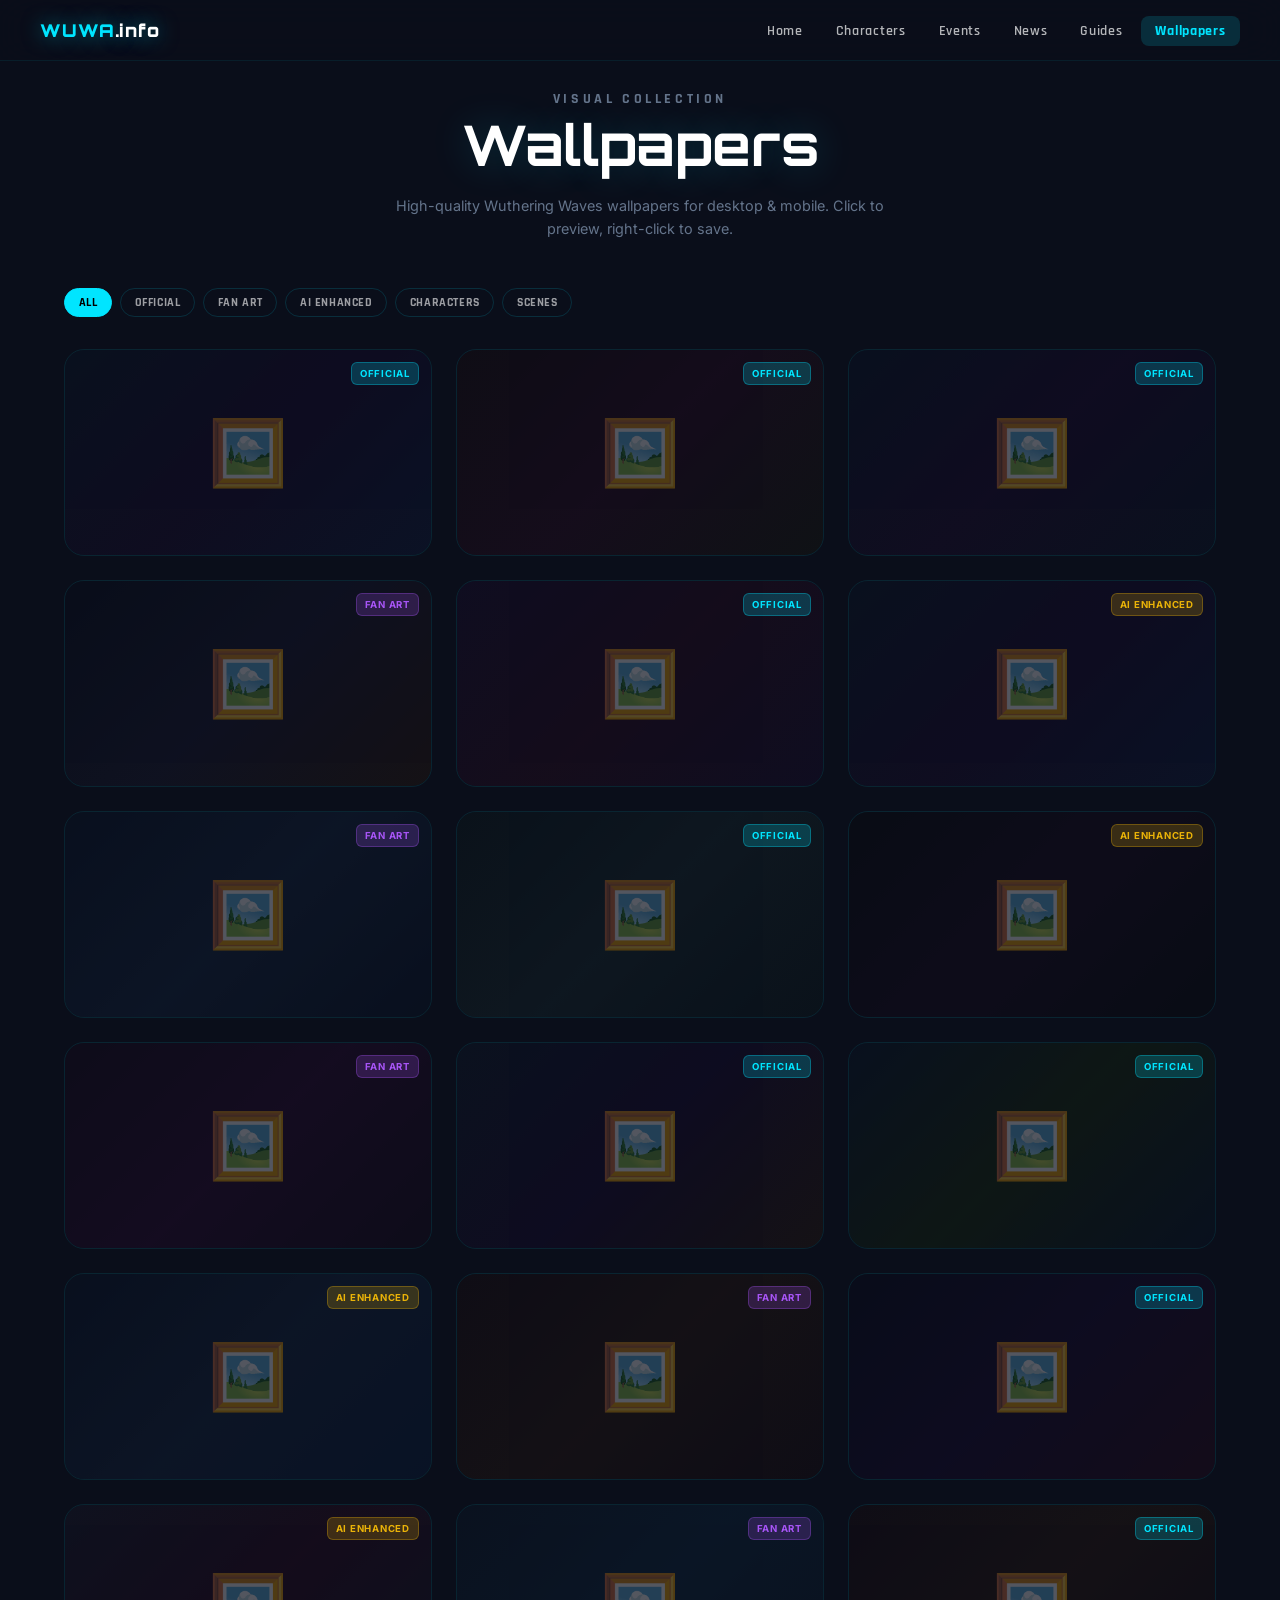
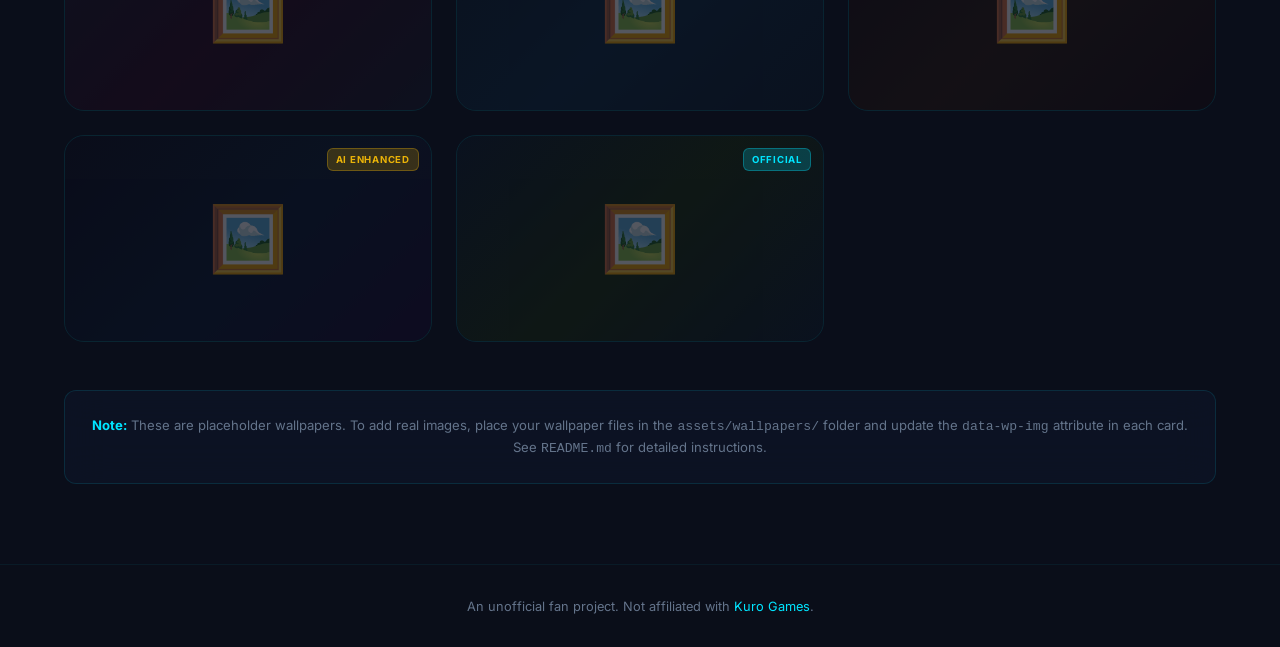
==== wallpapers.html @ 5260340c "Add wallpapers page with 20 placeholder wallpaper cards, lightbox preview, and filter functionality" ====
<!DOCTYPE html>
<html lang="en">
<head>
  <meta charset="UTF-8">
  <meta name="viewport" content="width=device-width, initial-scale=1.0">
  <title>Wallpapers — Wuthering Waves Hub</title>
  <meta name="description" content="Download high-quality Wuthering Waves wallpapers. Official art, fan creations, and AI-enhanced wallpapers.">
  <link rel="stylesheet" href="css/style.css">
  <link rel="icon" href="data:image/svg+xml,<svg xmlns='http://www.w3.org/2000/svg' viewBox='0 0 100 100'><text y='.9em' font-size='90'>🌊</text></svg>">
  <style>
    /* Wallpaper grid specific styles */
    .wallpaper-grid {
      display: grid;
      grid-template-columns: repeat(auto-fill, minmax(280px, 1fr));
      gap: 1.5rem;
      margin-top: 2rem;
    }
    .wallpaper-card {
      position: relative;
      border-radius: var(--radius-lg);
      overflow: hidden;
      aspect-ratio: 16/9;
      cursor: pointer;
      transition: var(--transition);
      border: 1px solid rgba(0, 229, 255, 0.1);
    }
    .wallpaper-card:hover {
      border-color: rgba(0, 229, 255, 0.4);
      transform: translateY(-6px) scale(1.02);
      box-shadow: 0 20px 60px rgba(0, 229, 255, 0.15);
    }
    .wallpaper-card img {
      width: 100%;
      height: 100%;
      object-fit: cover;
      transition: transform 0.6s cubic-bezier(0.22, 1, 0.36, 1);
    }
    .wallpaper-card:hover img {
      transform: scale(1.08);
    }
    .wallpaper-overlay {
      position: absolute;
      inset: 0;
      background: linear-gradient(180deg, transparent 40%, rgba(10, 14, 26, 0.9) 100%);
      opacity: 0;
      transition: opacity 0.4s ease;
      display: flex;
      flex-direction: column;
      justify-content: flex-end;
      padding: 1.25rem;
    }
    .wallpaper-card:hover .wallpaper-overlay {
      opacity: 1;
    }
    .wallpaper-title {
      font-family: 'Rajdhani', sans-serif;
      font-weight: 700;
      font-size: 1rem;
      color: #fff;
      margin-bottom: 0.25rem;
    }
    .wallpaper-meta {
      font-size: 0.7rem;
      color: rgba(255, 255, 255, 0.6);
      display: flex;
      gap: 0.5rem;
    }
    .wallpaper-badge {
      position: absolute;
      top: 0.75rem;
      right: 0.75rem;
      font-size: 0.6rem;
      font-weight: 700;
      padding: 0.2rem 0.5rem;
      border-radius: 6px;
      letter-spacing: 0.08em;
      text-transform: uppercase;
      z-index: 2;
    }
    .badge-official {
      background: rgba(0, 229, 255, 0.2);
      color: var(--cyan);
      border: 1px solid rgba(0, 229, 255, 0.3);
    }
    .badge-fan {
      background: rgba(168, 85, 247, 0.2);
      color: #a855f7;
      border: 1px solid rgba(168, 85, 247, 0.3);
    }
    .badge-ai {
      background: rgba(234, 179, 8, 0.2);
      color: #eab308;
      border: 1px solid rgba(234, 179, 8, 0.3);
    }
    .lightbox {
      position: fixed;
      inset: 0;
      background: rgba(10, 14, 26, 0.97);
      z-index: 1000;
      display: flex;
      align-items: center;
      justify-content: center;
      opacity: 0;
      pointer-events: none;
      transition: opacity 0.4s ease;
    }
    .lightbox.active {
      opacity: 1;
      pointer-events: all;
    }
    .lightbox img {
      max-width: 90vw;
      max-height: 90vh;
      border-radius: 12px;
      box-shadow: 0 0 80px rgba(0, 229, 255, 0.2);
    }
    .lightbox-close {
      position: absolute;
      top: 2rem;
      right: 2rem;
      background: rgba(255, 255, 255, 0.1);
      border: 1px solid rgba(255, 255, 255, 0.2);
      color: #fff;
      width: 40px;
      height: 40px;
      border-radius: 50%;
      font-size: 1.2rem;
      cursor: pointer;
      display: flex;
      align-items: center;
      justify-content: center;
      transition: var(--transition);
    }
    .lightbox-close:hover {
      background: rgba(255, 255, 255, 0.2);
    }
    .lightbox-info {
      position: absolute;
      bottom: 2rem;
      left: 50%;
      transform: translateX(-50%);
      text-align: center;
      color: #fff;
    }
    .lightbox-info h3 {
      font-family: 'Rajdhani', sans-serif;
      font-size: 1.2rem;
      margin-bottom: 0.3rem;
    }
    .lightbox-info p {
      font-size: 0.8rem;
      color: var(--text-dim);
    }
    .download-btn {
      position: absolute;
      bottom: 2rem;
      right: 2rem;
      background: var(--cyan);
      color: #000;
      border: none;
      padding: 0.6rem 1.2rem;
      border-radius: 8px;
      font-family: 'Rajdhani', sans-serif;
      font-weight: 700;
      font-size: 0.85rem;
      cursor: pointer;
      transition: var(--transition);
      text-decoration: none;
      display: flex;
      align-items: center;
      gap: 0.4rem;
    }
    .download-btn:hover {
      background: #fff;
      box-shadow: 0 0 30px rgba(0, 229, 255, 0.4);
    }
    @media (max-width: 768px) {
      .wallpaper-grid {
        grid-template-columns: repeat(2, 1fr);
        gap: 0.75rem;
      }
    }
  </style>
</head>
<body>

  <!-- Navbar -->
  <nav class="navbar">
    <div class="navbar-inner">
      <a href="index.html" class="navbar-logo">WUWA<span>.info</span></a>
      <ul class="nav-links">
        <li><a href="index.html">Home</a></li>
        <li><a href="characters.html">Characters</a></li>
        <li><a href="events.html">Events</a></li>
        <li><a href="news.html">News</a></li>
        <li><a href="guides.html">Guides</a></li>
        <li><a href="wallpapers.html" class="active">Wallpapers</a></li>
      </ul>
      <button class="mobile-toggle" aria-label="Menu"><span></span><span></span><span></span></button>
    </div>
  </nav>
  <div class="mobile-nav">
    <a href="index.html">Home</a>
    <a href="characters.html">Characters</a>
    <a href="events.html">Events</a>
    <a href="news.html">News</a>
    <a href="guides.html">Guides</a>
    <a href="wallpapers.html">Wallpapers</a>
  </div>

  <!-- Page -->
  <div class="page">
    <div class="container">

      <!-- Header -->
      <div class="page-header" data-reveal>
        <p class="section-label">Visual Collection</p>
        <h1 class="section-title" style="font-size:clamp(2rem,5vw,3.5rem);">Wallpapers</h1>
        <p>High-quality Wuthering Waves wallpapers for desktop & mobile. Click to preview, right-click to save.</p>
      </div>

      <!-- Filter -->
      <div class="filter-bar" data-reveal>
        <button class="chip active" data-wp-filter="all">All</button>
        <button class="chip" data-wp-filter="official">Official</button>
        <button class="chip" data-wp-filter="fan">Fan Art</button>
        <button class="chip" data-wp-filter="ai">AI Enhanced</button>
        <button class="chip" data-wp-filter="character">Characters</button>
        <button class="chip" data-wp-filter="scene">Scenes</button>
      </div>

      <!-- Wallpaper Grid -->
      <div class="wallpaper-grid" data-reveal>

        <!-- 01: Official Character Wallpaper -->
        <div class="wallpaper-card" data-wp-type="official" data-wp-category="character" onclick="openLightbox(0)">
          <div style="width:100%;height:100%;background:linear-gradient(135deg,#0c1929,#1a0a2e,#0d1b3e);display:flex;align-items:center;justify-content:center;font-size:4rem;opacity:0.3;">🖼️</div>
          <span class="wallpaper-badge badge-official">Official</span>
          <div class="wallpaper-overlay">
            <p class="wallpaper-title">Rover Awakening</p>
            <div class="wallpaper-meta"><span>1920×1080</span><span>·</span><span>Official Art</span></div>
          </div>
        </div>

        <!-- 02: Jiyan -->
        <div class="wallpaper-card" data-wp-type="official" data-wp-category="character" onclick="openLightbox(1)">
          <div style="width:100%;height:100%;background:linear-gradient(135deg,#1a0a0a,#2e0a1e,#1a1a0a);display:flex;align-items:center;justify-content:center;font-size:4rem;opacity:0.3;">🖼️</div>
          <span class="wallpaper-badge badge-official">Official</span>
          <div class="wallpaper-overlay">
            <p class="wallpaper-title">Jiyan — Guardian of Jinzhou</p>
            <div class="wallpaper-meta"><span>1920×1080</span><span>·</span><span>Official Art</span></div>
          </div>
        </div>

        <!-- 03: Yinyinlin -->
        <div class="wallpaper-card" data-wp-type="official" data-wp-category="character" onclick="openLightbox(2)">
          <div style="width:100%;height:100%;background:linear-gradient(135deg,#0a1628,#1e0a2e,#0a1628);display:flex;align-items:center;justify-content:center;font-size:4rem;opacity:0.3;">🖼️</div>
          <span class="wallpaper-badge badge-official">Official</span>
          <div class="wallpaper-overlay">
            <p class="wallpaper-title">Yinyinlin — The Enigma</p>
            <div class="wallpaper-meta"><span>1920×1080</span><span>·</span><span>Official Art</span></div>
          </div>
        </div>

        <!-- 04: Scene — Jinzhou Night -->
        <div class="wallpaper-card" data-wp-type="fan" data-wp-category="scene" onclick="openLightbox(3)">
          <div style="width:100%;height:100%;background:linear-gradient(135deg,#0a0e1a,#1a1a2e,#2e1a0a);display:flex;align-items:center;justify-content:center;font-size:4rem;opacity:0.3;">🖼️</div>
          <span class="wallpaper-badge badge-fan">Fan Art</span>
          <div class="wallpaper-overlay">
            <p class="wallpaper-title">Jinzhou at Night</p>
            <div class="wallpaper-meta"><span>3840×2160</span><span>·</span><span>Fan Screenshot</span></div>
          </div>
        </div>

        <!-- 05: Caligiri -->
        <div class="wallpaper-card" data-wp-type="official" data-wp-category="character" onclick="openLightbox(4)">
          <div style="width:100%;height:100%;background:linear-gradient(135deg,#1a0a2e,#2e0a1e,#1a0a2e);display:flex;align-items:center;justify-content:center;font-size:4rem;opacity:0.3;">🖼️</div>
          <span class="wallpaper-badge badge-official">Official</span>
          <div class="wallpaper-overlay">
            <p class="wallpaper-title">Caligiri — Fractured Reality</p>
            <div class="wallpaper-meta"><span>1920×1080</span><span>·</span><span>Official Art</span></div>
          </div>
        </div>

        <!-- 06: AI Enhanced — Daniya -->
        <div class="wallpaper-card" data-wp-type="ai" data-wp-category="character" onclick="openLightbox(5)">
          <div style="width:100%;height:100%;background:linear-gradient(135deg,#0c1929,#1a0a2e,#0d1b3e);display:flex;align-items:center;justify-content:center;font-size:4rem;opacity:0.3;">🖼️</div>
          <span class="wallpaper-badge badge-ai">AI Enhanced</span>
          <div class="wallpaper-overlay">
            <p class="wallpaper-title">Daniya — Storm Caller (AI Mix)</p>
            <div class="wallpaper-meta"><span>3840×2160</span><span>·</span><span>AI Enhanced</span></div>
          </div>
        </div>

        <!-- 07: Scene — Mt. Firmament -->
        <div class="wallpaper-card" data-wp-type="fan" data-wp-category="scene" onclick="openLightbox(6)">
          <div style="width:100%;height:100%;background:linear-gradient(135deg,#0a1628,#162840,#0a1628);display:flex;align-items:center;justify-content:center;font-size:4rem;opacity:0.3;">🖼️</div>
          <span class="wallpaper-badge badge-fan">Fan Art</span>
          <div class="wallpaper-overlay">
            <p class="wallpaper-title">Mt. Firmament Sunrise</p>
            <div class="wallpaper-meta"><span>3840×2160</span><span>·</span><span>Fan Screenshot</span></div>
          </div>
        </div>

        <!-- 08: Feixue -->
        <div class="wallpaper-card" data-wp-type="official" data-wp-category="character" onclick="openLightbox(7)">
          <div style="width:100%;height:100%;background:linear-gradient(135deg,#0a1a1a,#1a2e2e,#0a1a1a);display:flex;align-items:center;justify-content:center;font-size:4rem;opacity:0.3;">🖼️</div>
          <span class="wallpaper-badge badge-official">Official</span>
          <div class="wallpaper-overlay">
            <p class="wallpaper-title">Feixue — Icy Resolve</p>
            <div class="wallpaper-meta"><span>1920×1080</span><span>·</span><span>Official Art</span></div>
          </div>
        </div>

        <!-- 09: Scene — Dark Tides -->
        <div class="wallpaper-card" data-wp-type="ai" data-wp-category="scene" onclick="openLightbox(8)">
          <div style="width:100%;height:100%;background:linear-gradient(135deg,#0a0a0a,#1a0a1a,#0a0a0a);display:flex;align-items:center;justify-content:center;font-size:4rem;opacity:0.3;">🖼️</div>
          <span class="wallpaper-badge badge-ai">AI Enhanced</span>
          <div class="wallpaper-overlay">
            <p class="wallpaper-title">Dark Tides — Concept Scene</p>
            <div class="wallpaper-meta"><span>3840×2160</span><span>·</span><span>AI Generated</span></div>
          </div>
        </div>

        <!-- 10: Rinae -->
        <div class="wallpaper-card" data-wp-type="fan" data-wp-category="character" onclick="openLightbox(9)">
          <div style="width:100%;height:100%;background:linear-gradient(135deg,#1a0a1a,#2e0a2e,#1a0a1a);display:flex;align-items:center;justify-content:center;font-size:4rem;opacity:0.3;">🖼️</div>
          <span class="wallpaper-badge badge-fan">Fan Art</span>
          <div class="wallpaper-overlay">
            <p class="wallpaper-title">Rinae — Havoc Embrace</p>
            <div class="wallpaper-meta"><span>1920×1080</span><span>·</span><span>Fan Art</span></div>
          </div>
        </div>

        <!-- 11: Official Version 1.5 -->
        <div class="wallpaper-card" data-wp-type="official" data-wp-category="scene" onclick="openLightbox(10)">
          <div style="width:100%;height:100%;background:linear-gradient(135deg,#0c1929,#1a0a2e,#2e1a0a);display:flex;align-items:center;justify-content:center;font-size:4rem;opacity:0.3;">🖼️</div>
          <span class="wallpaper-badge badge-official">Official</span>
          <div class="wallpaper-overlay">
            <p class="wallpaper-title">Version 1.5 — Eclipse</p>
            <div class="wallpaper-meta"><span>1920×1080</span><span>·</span><span>Official Art</span></div>
          </div>
        </div>

        <!-- 12: Cigleri -->
        <div class="wallpaper-card" data-wp-type="official" data-wp-category="character" onclick="openLightbox(11)">
          <div style="width:100%;height:100%;background:linear-gradient(135deg,#0a1929,#1a2e0a,#0a1929);display:flex;align-items:center;justify-content:center;font-size:4rem;opacity:0.3;">🖼️</div>
          <span class="wallpaper-badge badge-official">Official</span>
          <div class="wallpaper-overlay">
            <p class="wallpaper-title">Cigleri — Wind's Edge</p>
            <div class="wallpaper-meta"><span>1920×1080</span><span>·</span><span>Official Art</span></div>
          </div>
        </div>

        <!-- 13: Scene — Roy Icefield -->
        <div class="wallpaper-card" data-wp-type="ai" data-wp-category="scene" onclick="openLightbox(12)">
          <div style="width:100%;height:100%;background:linear-gradient(135deg,#0a1628,#162840,#0a2040);display:flex;align-items:center;justify-content:center;font-size:4rem;opacity:0.3;">🖼️</div>
          <span class="wallpaper-badge badge-ai">AI Enhanced</span>
          <div class="wallpaper-overlay">
            <p class="wallpaper-title">Roy Icefield Expedition</p>
            <div class="wallpaper-meta"><span>3840×2160</span><span>·</span><span>AI Enhanced</span></div>
          </div>
        </div>

        <!-- 14: Lu Hesh -->
        <div class="wallpaper-card" data-wp-type="fan" data-wp-category="character" onclick="openLightbox(13)">
          <div style="width:100%;height:100%;background:linear-gradient(135deg,#1a0a0a,#2e1a0a,#1a0a0a);display:flex;align-items:center;justify-content:center;font-size:4rem;opacity:0.3;">🖼️</div>
          <span class="wallpaper-badge badge-fan">Fan Art</span>
          <div class="wallpaper-overlay">
            <p class="wallpaper-title">Lu Hesh — Fist of Fire</p>
            <div class="wallpaper-meta"><span>1920×1080</span><span>·</span><span>Fan Art</span></div>
          </div>
        </div>

        <!-- 15: Scene — Penitent's End -->
        <div class="wallpaper-card" data-wp-type="official" data-wp-category="scene" onclick="openLightbox(14)">
          <div style="width:100%;height:100%;background:linear-gradient(135deg,#0a0a1a,#1a0a2e,#2e0a1a);display:flex;align-items:center;justify-content:center;font-size:4rem;opacity:0.3;">🖼️</div>
          <span class="wallpaper-badge badge-official">Official</span>
          <div class="wallpaper-overlay">
            <p class="wallpaper-title">Penitent's End</p>
            <div class="wallpaper-meta"><span>1920×1080</span><span>·</span><span>Official Art</span></div>
          </div>
        </div>

        <!-- 16: Aimesi -->
        <div class="wallpaper-card" data-wp-type="ai" data-wp-category="character" onclick="openLightbox(15)">
          <div style="width:100%;height:100%;background:linear-gradient(135deg,#1a1929,#2e0a1e,#1a1929);display:flex;align-items:center;justify-content:center;font-size:4rem;opacity:0.3;">🖼️</div>
          <span class="wallpaper-badge badge-ai">AI Enhanced</span>
          <div class="wallpaper-overlay">
            <p class="wallpaper-title">Aimesi — Rectifier's Grace</p>
            <div class="wallpaper-meta"><span>3840×2160</span><span>·</span><span>AI Enhanced</span></div>
          </div>
        </div>

        <!-- 17: Scene — Tortoise Island -->
        <div class="wallpaper-card" data-wp-type="fan" data-wp-category="scene" onclick="openLightbox(16)">
          <div style="width:100%;height:100%;background:linear-gradient(135deg,#0a1929,#0a2840,#0a1929);display:flex;align-items:center;justify-content:center;font-size:4rem;opacity:0.3;">🖼️</div>
          <span class="wallpaper-badge badge-fan">Fan Art</span>
          <div class="wallpaper-overlay">
            <p class="wallpaper-title">Tortoise Island — Serene Waters</p>
            <div class="wallpaper-meta"><span>3840×2160</span><span>·</span><span>Fan Screenshot</span></div>
          </div>
        </div>

        <!-- 18: Gavelina -->
        <div class="wallpaper-card" data-wp-type="official" data-wp-category="character" onclick="openLightbox(17)">
          <div style="width:100%;height:100%;background:linear-gradient(135deg,#1a0a0a,#2e1a0a,#1a0a0a);display:flex;align-items:center;justify-content:center;font-size:4rem;opacity:0.3;">🖼️</div>
          <span class="wallpaper-badge badge-official">Official</span>
          <div class="wallpaper-overlay">
            <p class="wallpaper-title">Gavelina — Blade of Jinzhou</p>
            <div class="wallpaper-meta"><span>1920×1080</span><span>·</span><span>Official Art</span></div>
          </div>
        </div>

        <!-- 19: Scene — Starry Sky -->
        <div class="wallpaper-card" data-wp-type="ai" data-wp-category="scene" onclick="openLightbox(18)">
          <div style="width:100%;height:100%;background:linear-gradient(135deg,#0a0a1a,#0a1a2e,#1a0a2e);display:flex;align-items:center;justify-content:center;font-size:4rem;opacity:0.3;">🖼️</div>
          <span class="wallpaper-badge badge-ai">AI Enhanced</span>
          <div class="wallpaper-overlay">
            <p class="wallpaper-title">Starry Sky Over Jinzhou</p>
            <div class="wallpaper-meta"><span>3840×2160</span><span>·</span><span>AI Generated</span></div>
          </div>
        </div>

        <!-- 20: Yunuo -->
        <div class="wallpaper-card" data-wp-type="official" data-wp-category="character" onclick="openLightbox(19)">
          <div style="width:100%;height:100%;background:linear-gradient(135deg,#0a1929,#1a2e0a,#0a1929);display:flex;align-items:center;justify-content:center;font-size:4rem;opacity:0.3;">🖼️</div>
          <span class="wallpaper-badge badge-official">Official</span>
          <div class="wallpaper-overlay">
            <p class="wallpaper-title">Yunuo — Aero Resonance</p>
            <div class="wallpaper-meta"><span>1920×1080</span><span>·</span><span>Official Art</span></div>
          </div>
        </div>

      </div>

      <!-- Note -->
      <div class="glass" style="margin-top:3rem;padding:1.5rem;text-align:center;" data-reveal>
        <p style="font-size:0.82rem;color:var(--text-dim);line-height:1.6;">
          <strong style="color:var(--cyan);">Note:</strong> These are placeholder wallpapers. To add real images, place your wallpaper files in the <code>assets/wallpapers/</code> folder and update the <code>data-wp-img</code> attribute in each card. See <code>README.md</code> for detailed instructions.
        </p>
      </div>

    </div>
  </div>

  <!-- Lightbox -->
  <div class="lightbox" id="lightbox">
    <button class="lightbox-close" onclick="closeLightbox()">✕</button>
    <img id="lightbox-img" src="" alt="">
    <div class="lightbox-info">
      <h3 id="lightbox-title"></h3>
      <p id="lightbox-meta"></p>
    </div>
    <a class="download-btn" id="lightbox-download" download>
      ⬇ Download
    </a>
  </div>

  <footer class="footer">
    <p>An unofficial fan project. Not affiliated with <a href="#">Kuro Games</a>.</p>
  </footer>

  <script type="module" src="js/app.js"></script>
  <script>
    // Wallpaper data (replace with real image paths)
    const WALLPAPERS = [
      { src: 'assets/wallpapers/01-rover-awakening.jpg', title: 'Rover Awakening', meta: '1920×1080 · Official Art' },
      { src: 'assets/wallpapers/02-jiyan.jpg', title: 'Jiyan — Guardian of Jinzhou', meta: '1920×1080 · Official Art' },
      { src: 'assets/wallpapers/03-yinyinlin.jpg', title: 'Yinyinlin — The Enigma', meta: '1920×1080 · Official Art' },
      { src: 'assets/wallpapers/04-jinzhou-night.jpg', title: 'Jinzhou at Night', meta: '3840×2160 · Fan Screenshot' },
      { src: 'assets/wallpapers/05-caligiri.jpg', title: 'Caligiri — Fractured Reality', meta: '1920×1080 · Official Art' },
      { src: 'assets/wallpapers/06-daniya-ai.jpg', title: 'Daniya — Storm Caller (AI Mix)', meta: '3840×2160 · AI Enhanced' },
      { src: 'assets/wallpapers/07-mt-firmament.jpg', title: 'Mt. Firmament Sunrise', meta: '3840×2160 · Fan Screenshot' },
      { src: 'assets/wallpapers/08-feixue.jpg', title: 'Feixue — Icy Resolve', meta: '1920×1080 · Official Art' },
      { src: 'assets/wallpapers/09-dark-tides.jpg', title: 'Dark Tides — Concept Scene', meta: '3840×2160 · AI Generated' },
      { src: 'assets/wallpapers/10-rinae.jpg', title: 'Rinae — Havoc Embrace', meta: '1920×1080 · Fan Art' },
      { src: 'assets/wallpapers/11-version-1.5.jpg', title: 'Version 1.5 — Eclipse', meta: '1920×1080 · Official Art' },
      { src: 'assets/wallpapers/12-cigleri.jpg', title: 'Cigleri — Wind\'s Edge', meta: '1920×1080 · Official Art' },
      { src: 'assets/wallpapers/13-roy-icefield.jpg', title: 'Roy Icefield Expedition', meta: '3840×2160 · AI Enhanced' },
      { src: 'assets/wallpapers/14-lu-hesh.jpg', title: 'Lu Hesh — Fist of Fire', meta: '1920×1080 · Fan Art' },
      { src: 'assets/wallpapers/15-penitents-end.jpg', title: 'Penitent\'s End', meta: '1920×1080 · Official Art' },
      { src: 'assets/wallpapers/16-aimesi.jpg', title: 'Aimesi — Rectifier\'s Grace', meta: '3840×2160 · AI Enhanced' },
      { src: 'assets/wallpapers/17-tortoise-island.jpg', title: 'Tortoise Island — Serene Waters', meta: '3840×2160 · Fan Screenshot' },
      { src: 'assets/wallpapers/18-gavelina.jpg', title: 'Gavelina — Blade of Jinzhou', meta: '1920×1080 · Official Art' },
      { src: 'assets/wallpapers/19-starry-sky.jpg', title: 'Starry Sky Over Jinzhou', meta: '3840×2160 · AI Generated' },
      { src: 'assets/wallpapers/20-yunuo.jpg', title: 'Yunuo — Aero Resonance', meta: '1920×1080 · Official Art' },
    ];

    function openLightbox(index) {
      const wp = WALLPAPERS[index];
      if (!wp) return;
      const lb = document.getElementById('lightbox');
      const img = document.getElementById('lightbox-img');
      const title = document.getElementById('lightbox-title');
      const meta = document.getElementById('lightbox-meta');
      const dl = document.getElementById('lightbox-download');

      img.src = wp.src;
      title.textContent = wp.title;
      meta.textContent = wp.meta;
      dl.href = wp.src;
      lb.classList.add('active');
      document.body.style.overflow = 'hidden';
    }

    function closeLightbox() {
      document.getElementById('lightbox').classList.remove('active');
      document.body.style.overflow = '';
    }

    // Close on backdrop click
    document.getElementById('lightbox').addEventListener('click', (e) => {
      if (e.target === e.currentTarget) closeLightbox();
    });

    // ESC to close
    document.addEventListener('keydown', (e) => {
      if (e.key === 'Escape') closeLightbox();
    });

    // Wallpaper filter
    document.querySelectorAll('[data-wp-filter]').forEach(btn => {
      btn.addEventListener('click', () => {
        const target = btn.dataset.wpFilter;
        document.querySelectorAll('[data-wp-filter]').forEach(b => b.classList.remove('active'));
        btn.classList.add('active');

        document.querySelectorAll('.wallpaper-card').forEach(card => {
          const show = target === 'all' ||
            card.dataset.wpType === target ||
            card.dataset.wpCategory === target;
          card.style.display = show ? '' : 'none';
        });
      });
    });
  </script>
</body>
</html>
---- css/style.css ----
/* ═══════════════════════════════════════════════════════════
   Wuthering Waves Resource Hub — Global Styles
   ═══════════════════════════════════════════════════════════ */

/* ── Fonts ─────────────────────────────────────────────── */
@import url('https://fonts.googleapis.com/css2?family=Orbitron:wght@400;700;900&family=Rajdhani:wght@400;500;600;700&family=Inter:wght@300;400;500;600;700&display=swap');

/* ── CSS Variables ──────────────────────────────────────── */
:root {
  --bg: #0a0e1a;
  --bg-2: #0f1629;
  --bg-card: rgba(15, 22, 41, 0.7);
  --cyan: #00e5ff;
  --cyan-dim: rgba(0, 229, 255, 0.15);
  --cyan-border: rgba(0, 229, 255, 0.3);
  --purple: #a855f7;
  --purple-dim: rgba(168, 85, 247, 0.15);
  --text: #e2e8f0;
  --text-dim: #64748b;
  --glass-bg: rgba(15, 22, 41, 0.65);
  --glass-border: rgba(0, 229, 255, 0.12);
  --radius: 12px;
  --radius-lg: 20px;
  --transition: 0.3s cubic-bezier(0.22, 1, 0.36, 1);
  --shadow: 0 8px 32px rgba(0, 0, 0, 0.4);
}

/* ── Reset ──────────────────────────────────────────────── */
*, *::before, *::after { box-sizing: border-box; margin: 0; padding: 0; }

html {
  scroll-behavior: smooth;
  font-size: 16px;
}

body {
  font-family: 'Inter', -apple-system, sans-serif;
  background: var(--bg);
  color: var(--text);
  overflow-x: hidden;
  line-height: 1.6;
  -webkit-font-smoothing: antialiased;
}

/* ── Scrollbar ──────────────────────────────────────────── */
::-webkit-scrollbar { width: 6px; }
::-webkit-scrollbar-track { background: var(--bg); }
::-webkit-scrollbar-thumb { background: var(--cyan-border); border-radius: 3px; }
::-webkit-scrollbar-thumb:hover { background: var(--cyan); }

/* ── Glass Card ────────────────────────────────────────── */
.glass {
  background: var(--glass-bg);
  backdrop-filter: blur(20px);
  -webkit-backdrop-filter: blur(20px);
  border: 1px solid var(--glass-border);
  border-radius: var(--radius);
}

.glass-card {
  background: rgba(15, 22, 41, 0.7);
  backdrop-filter: blur(20px);
  -webkit-backdrop-filter: blur(20px);
  border: 1px solid rgba(0, 229, 255, 0.1);
  border-radius: var(--radius-lg);
  transition: var(--transition);
}

.glass-card:hover {
  border-color: rgba(0, 229, 255, 0.3);
  transform: translateY(-4px);
  box-shadow: 0 16px 48px rgba(0, 229, 255, 0.08);
}

/* ── Hero Section ───────────────────────────────────────── */
.hero {
  position: relative;
  height: 100vh;
  overflow: hidden;
}

.hero-slides {
  position: absolute;
  inset: 0;
  z-index: 0;
}

.hero-slide {
  position: absolute;
  inset: 0;
  background-size: cover;
  background-position: center;
  opacity: 0;
  transition: opacity 1.2s ease, transform 1.2s ease;
  transform: scale(1.05);
  will-change: opacity, transform;
}

.hero-slide.active {
  opacity: 1;
  transform: scale(1);
  animation: kenburns 8s ease-in-out infinite alternate;
}

@keyframes kenburns {
  from { transform: scale(1) translateY(0); }
  to { transform: scale(1.08) translateY(-1%); }
}

/* Star particles overlay */
.hero-overlay {
  position: absolute;
  inset: 0;
  background: linear-gradient(
    180deg,
    rgba(10, 14, 26, 0.3) 0%,
    rgba(10, 14, 26, 0.6) 50%,
    rgba(10, 14, 26, 0.95) 100%
  );
  z-index: 1;
}

.hero-content {
  position: relative;
  z-index: 2;
  height: 100%;
  display: flex;
  flex-direction: column;
  align-items: center;
  justify-content: center;
  text-align: center;
  padding: 0 2rem;
}

/* ── Navbar ────────────────────────────────────────────── */
.navbar {
  position: fixed;
  top: 0;
  left: 0;
  right: 0;
  z-index: 100;
  padding: 1rem 2rem;
  background: rgba(10, 14, 26, 0.8);
  backdrop-filter: blur(20px);
  -webkit-backdrop-filter: blur(20px);
  border-bottom: 1px solid rgba(0, 229, 255, 0.08);
  transition: var(--transition);
}

.navbar.scrolled {
  padding: 0.6rem 2rem;
  background: rgba(10, 14, 26, 0.95);
}

.navbar-inner {
  max-width: 1200px;
  margin: 0 auto;
  display: flex;
  align-items: center;
  justify-content: space-between;
}

.navbar-logo {
  font-family: 'Orbitron', monospace;
  font-weight: 900;
  font-size: 1.1rem;
  color: var(--cyan);
  text-decoration: none;
  letter-spacing: 0.05em;
  text-shadow: 0 0 20px rgba(0, 229, 255, 0.5);
}

.navbar-logo span { color: #fff; }

.nav-links {
  display: flex;
  align-items: center;
  gap: 0.25rem;
  list-style: none;
}

.nav-links a {
  font-family: 'Rajdhani', sans-serif;
  font-size: 0.9rem;
  font-weight: 600;
  color: rgba(255, 255, 255, 0.7);
  text-decoration: none;
  padding: 0.4rem 0.9rem;
  border-radius: 8px;
  transition: var(--transition);
  letter-spacing: 0.05em;
}

.nav-links a:hover,
.nav-links a.active {
  color: var(--cyan);
  background: var(--cyan-dim);
}

.nav-links a.active { font-weight: 700; }

/* Mobile menu */
.mobile-toggle {
  display: none;
  background: none;
  border: none;
  cursor: pointer;
  padding: 0.5rem;
}

.mobile-toggle span {
  display: block;
  width: 22px;
  height: 2px;
  background: var(--cyan);
  margin: 5px 0;
  border-radius: 2px;
  transition: var(--transition);
}

/* ── Typography ─────────────────────────────────────────── */
h1, h2, h3 {
  font-family: 'Orbitron', monospace;
  font-weight: 700;
  line-height: 1.2;
}

.section-label {
  font-family: 'Rajdhani', sans-serif;
  font-size: 0.75rem;
  font-weight: 700;
  color: var(--cyan);
  letter-spacing: 0.25em;
  text-transform: uppercase;
  margin-bottom: 0.5rem;
}

.section-title {
  font-size: clamp(2rem, 5vw, 3.5rem);
  color: #fff;
  margin-bottom: 1rem;
  text-shadow: 0 0 40px rgba(0, 229, 255, 0.2);
}

/* ── Buttons ───────────────────────────────────────────── */
.btn {
  display: inline-flex;
  align-items: center;
  gap: 0.5rem;
  padding: 0.7rem 1.5rem;
  border-radius: 10px;
  font-family: 'Rajdhani', sans-serif;
  font-size: 0.9rem;
  font-weight: 700;
  text-decoration: none;
  transition: var(--transition);
  cursor: pointer;
  border: none;
  letter-spacing: 0.05em;
}

.btn-primary {
  background: var(--cyan);
  color: #000;
}

.btn-primary:hover {
  background: #fff;
  box-shadow: 0 0 30px rgba(0, 229, 255, 0.4);
  transform: translateY(-2px);
}

.btn-outline {
  background: transparent;
  color: var(--cyan);
  border: 1px solid var(--cyan-border);
}

.btn-outline:hover {
  background: var(--cyan-dim);
  border-color: var(--cyan);
  transform: translateY(-2px);
}

.btn-ghost {
  background: rgba(255, 255, 255, 0.05);
  color: rgba(255, 255, 255, 0.8);
  border: 1px solid rgba(255, 255, 255, 0.1);
}

.btn-ghost:hover {
  background: rgba(255, 255, 255, 0.1);
  color: #fff;
}

/* ── Page Layout ────────────────────────────────────────── */
.page {
  min-height: 100vh;
  padding-top: 80px;
  padding-bottom: 5rem;
}

.container {
  max-width: 1200px;
  margin: 0 auto;
  padding: 0 1.5rem;
}

.container-sm {
  max-width: 800px;
  margin: 0 auto;
  padding: 0 1.5rem;
}

/* ── Section Spacing ────────────────────────────────────── */
.section { padding: 5rem 0; }
.section-sm { padding: 3rem 0; }

/* ── Event Countdown Card ───────────────────────────────── */
.event-card {
  background: rgba(15, 22, 41, 0.7);
  backdrop-filter: blur(20px);
  -webkit-backdrop-filter: blur(20px);
  border: 1px solid rgba(0, 229, 255, 0.1);
  border-radius: var(--radius-lg);
  padding: 1.5rem;
  display: flex;
  align-items: center;
  justify-content: space-between;
  gap: 1rem;
  transition: var(--transition);
  cursor: pointer;
}

.event-card:hover {
  border-color: rgba(0, 229, 255, 0.3);
  transform: translateX(6px);
}

.event-badge {
  display: inline-flex;
  align-items: center;
  gap: 0.3rem;
  font-size: 0.65rem;
  font-weight: 700;
  padding: 0.2rem 0.6rem;
  border-radius: 100px;
  letter-spacing: 0.1em;
  text-transform: uppercase;
}

.event-badge.active {
  background: rgba(34, 197, 94, 0.15);
  color: #22c55e;
  border: 1px solid rgba(34, 197, 94, 0.3);
}

.event-badge.upcoming {
  background: rgba(234, 179, 8, 0.15);
  color: #eab308;
  border: 1px solid rgba(234, 179, 8, 0.3);
}

.event-type-badge {
  font-size: 0.65rem;
  font-weight: 700;
  padding: 0.2rem 0.6rem;
  border-radius: 100px;
  letter-spacing: 0.08em;
  text-transform: uppercase;
}

.countdown-timer {
  font-family: 'Orbitron', monospace;
  font-size: 1.4rem;
  font-weight: 700;
  color: var(--cyan);
  text-align: right;
  min-width: 100px;
}

.countdown-label {
  font-size: 0.7rem;
  color: var(--text-dim);
  margin-top: 0.2rem;
  text-align: right;
}

/* ── Character Card ─────────────────────────────────────── */
.char-grid {
  display: grid;
  grid-template-columns: repeat(auto-fill, minmax(160px, 1fr));
  gap: 1rem;
}

.char-card {
  background: rgba(15, 22, 41, 0.7);
  backdrop-filter: blur(20px);
  -webkit-backdrop-filter: blur(20px);
  border: 1px solid rgba(0, 229, 255, 0.08);
  border-radius: var(--radius-lg);
  padding: 1rem;
  text-align: center;
  transition: var(--transition);
  cursor: pointer;
  text-decoration: none;
  display: block;
  color: inherit;
}

.char-card:hover {
  border-color: rgba(0, 229, 255, 0.35);
  transform: translateY(-6px) scale(1.02);
  box-shadow: 0 20px 50px rgba(0, 229, 255, 0.1);
}

.char-avatar {
  width: 100%;
  aspect-ratio: 1;
  border-radius: 12px;
  margin-bottom: 0.75rem;
  display: flex;
  align-items: center;
  justify-content: center;
  font-size: 2.5rem;
  font-weight: 900;
  position: relative;
  overflow: hidden;
}

.char-name {
  font-family: 'Rajdhani', sans-serif;
  font-weight: 700;
  font-size: 0.95rem;
  color: #fff;
}

.char-name-cn {
  font-size: 0.7rem;
  color: rgba(0, 229, 255, 0.6);
  margin-top: 0.1rem;
}

.char-meta {
  font-size: 0.7rem;
  color: var(--text-dim);
  margin-top: 0.4rem;
  display: flex;
  align-items: center;
  justify-content: center;
  gap: 0.3rem;
}

.char-rarity { font-weight: 700; }

/* ── News Card ──────────────────────────────────────────── */
.news-card {
  background: rgba(15, 22, 41, 0.7);
  backdrop-filter: blur(20px);
  -webkit-backdrop-filter: blur(20px);
  border: 1px solid rgba(0, 229, 255, 0.08);
  border-radius: var(--radius);
  padding: 1.25rem;
  transition: var(--transition);
  cursor: pointer;
  text-decoration: none;
  display: block;
  color: inherit;
}

.news-card:hover {
  border-color: rgba(0, 229, 255, 0.25);
  transform: translateY(-3px);
  box-shadow: 0 12px 40px rgba(0, 229, 255, 0.06);
}

.news-card.featured {
  border-color: rgba(0, 229, 255, 0.2);
  padding: 1.75rem;
}

.category-tag {
  display: inline-block;
  font-size: 0.65rem;
  font-weight: 700;
  padding: 0.2rem 0.5rem;
  border-radius: 6px;
  letter-spacing: 0.08em;
  text-transform: uppercase;
  border: 1px solid;
  margin-bottom: 0.5rem;
}

/* ── Filter Chips ────────────────────────────────────────── */
.filter-bar {
  display: flex;
  flex-wrap: wrap;
  gap: 0.5rem;
  align-items: center;
  margin-bottom: 1.5rem;
}

.chip {
  font-family: 'Rajdhani', sans-serif;
  font-size: 0.75rem;
  font-weight: 700;
  padding: 0.35rem 0.85rem;
  border-radius: 100px;
  cursor: pointer;
  transition: var(--transition);
  border: 1px solid rgba(0, 229, 255, 0.15);
  background: transparent;
  color: rgba(255, 255, 255, 0.6);
  letter-spacing: 0.05em;
  text-transform: uppercase;
}

.chip:hover {
  border-color: var(--cyan-border);
  color: var(--cyan);
  background: var(--cyan-dim);
}

.chip.active {
  background: var(--cyan);
  color: #000;
  border-color: var(--cyan);
  font-weight: 800;
}

/* ── Ad Banner ──────────────────────────────────────────── */
.ad-banner {
  background: rgba(15, 22, 41, 0.5);
  border: 1px dashed rgba(0, 229, 255, 0.15);
  border-radius: var(--radius);
  padding: 1.5rem;
  text-align: center;
  color: var(--text-dim);
  font-size: 0.8rem;
  display: flex;
  flex-direction: column;
  align-items: center;
  gap: 0.5rem;
}

.ad-banner .ad-label {
  font-size: 0.6rem;
  font-weight: 700;
  letter-spacing: 0.2em;
  text-transform: uppercase;
  color: rgba(0, 229, 255, 0.4);
}

/* ── Page Header ────────────────────────────────────────── */
.page-header {
  text-align: center;
  margin-bottom: 3rem;
}

.page-header p {
  color: var(--text-dim);
  font-size: 0.9rem;
  max-width: 500px;
  margin: 0.5rem auto 0;
}

/* ── Footer ─────────────────────────────────────────────── */
.footer {
  background: rgba(10, 14, 26, 0.95);
  border-top: 1px solid rgba(0, 229, 255, 0.06);
  padding: 2rem;
  text-align: center;
  color: var(--text-dim);
  font-size: 0.8rem;
}

.footer a {
  color: var(--cyan);
  text-decoration: none;
}

.footer a:hover { text-decoration: underline; }

/* ── Scroll Progress ────────────────────────────────────── */
.scroll-progress {
  position: fixed;
  top: 0;
  left: 0;
  height: 2px;
  background: linear-gradient(90deg, var(--cyan), var(--purple));
  z-index: 200;
  transition: width 0.1s linear;
  box-shadow: 0 0 10px var(--cyan);
}

/* ── Animations ──────────────────────────────────────────── */
@keyframes fadeInUp {
  from { opacity: 0; transform: translateY(30px); }
  to { opacity: 1; transform: translateY(0); }
}

@keyframes fadeIn {
  from { opacity: 0; }
  to { opacity: 1; }
}

@keyframes slideInLeft {
  from { opacity: 0; transform: translateX(-30px); }
  to { opacity: 1; transform: translateX(0); }
}

@keyframes pulse-glow {
  0%, 100% { box-shadow: 0 0 5px rgba(0, 229, 255, 0.3); }
  50% { box-shadow: 0 0 20px rgba(0, 229, 255, 0.6); }
}

@keyframes float {
  0%, 100% { transform: translateY(0px); }
  50% { transform: translateY(-10px); }
}

.animate-fadeInUp { animation: fadeInUp 0.6s ease forwards; }
.animate-fadeIn { animation: fadeIn 0.5s ease forwards; }
.animate-slideInLeft { animation: slideInLeft 0.5s ease forwards; }
.animate-float { animation: float 3s ease-in-out infinite; }

/* Stagger delays */
.delay-1 { animation-delay: 0.1s; }
.delay-2 { animation-delay: 0.2s; }
.delay-3 { animation-delay: 0.3s; }
.delay-4 { animation-delay: 0.4s; }
.delay-5 { animation-delay: 0.5s; }

/* ── Responsive ──────────────────────────────────────────── */
@media (max-width: 768px) {
  .nav-links { display: none; }
  .mobile-toggle { display: block; }
  .hero-content h1 { font-size: 2rem; }
  .char-grid { grid-template-columns: repeat(2, 1fr); }
  .event-card { flex-direction: column; align-items: flex-start; }
  .countdown-timer { text-align: left; }
  .page { padding-top: 70px; }
}

/* ── Element Colors ──────────────────────────────────────── */
.el-electro { color: #a78bfa; }
.el-ice { color: #67e8f9; }
.el-fire { color: #f87171; }
.el-aero { color: #34d399; }
.el-fusion { color: #fbbf24; }
.el-spectro { color: #fb923c; }
.el-havoc { color: #c084fc; }
.el-glacio { color: #93c5fd; }

/* ── Dividers ────────────────────────────────────────────── */
.divider {
  height: 1px;
  background: linear-gradient(90deg, transparent, var(--cyan-border), transparent);
  margin: 3rem 0;
}

/* ── Tooltip ────────────────────────────────────────────── */
[data-countdown] {
  font-variant-numeric: tabular-nums;
}

/* ── Status Dot ─────────────────────────────────────────── */
.status-dot {
  display: inline-block;
  width: 6px;
  height: 6px;
  border-radius: 50%;
  margin-right: 0.3rem;
}

.status-dot.online { background: #22c55e; animation: pulse-glow 2s infinite; }
.status-dot.offline { background: #64748b; }

/* ── Loading Skeleton ───────────────────────────────────── */
.skeleton {
  background: linear-gradient(90deg,
    rgba(0, 229, 255, 0.03) 25%,
    rgba(0, 229, 255, 0.08) 50%,
    rgba(0, 229, 255, 0.03) 75%
  );
  background-size: 200% 100%;
  animation: shimmer 1.5s infinite;
  border-radius: 8px;
}

@keyframes shimmer {
  0% { background-position: 200% 0; }
  100% { background-position: -200% 0; }
}

/* ── Tab Switcher ────────────────────────────────────────── */
.tab-switcher {
  display: flex;
  justify-content: center;
  gap: 0.75rem;
  margin-bottom: 2rem;
}

.tab-btn {
  font-family: 'Rajdhani', sans-serif;
  font-size: 0.9rem;
  font-weight: 700;
  padding: 0.6rem 1.5rem;
  border-radius: 100px;
  cursor: pointer;
  transition: var(--transition);
  border: 1px solid rgba(0, 229, 255, 0.2);
  background: transparent;
  color: rgba(255, 255, 255, 0.5);
  letter-spacing: 0.05em;
  display: flex;
  align-items: center;
  gap: 0.5rem;
}

.tab-btn:hover {
  border-color: var(--cyan-border);
  color: var(--cyan);
  background: var(--cyan-dim);
}

.tab-btn.active {
  background: var(--cyan);
  color: #000;
  border-color: var(--cyan);
}

.tab-count {
  font-size: 0.7rem;
  padding: 0.1rem 0.4rem;
  border-radius: 100px;
  background: rgba(0, 0, 0, 0.2);
}

/* ── Mobile Nav Overlay ──────────────────────────────────── */
.mobile-nav {
  display: none;
  position: fixed;
  inset: 0;
  background: rgba(10, 14, 26, 0.98);
  z-index: 99;
  flex-direction: column;
  align-items: center;
  justify-content: center;
  gap: 1.5rem;
}

.mobile-nav.open { display: flex; }

.mobile-nav a {
  font-family: 'Rajdhani', sans-serif;
  font-size: 1.5rem;
  font-weight: 700;
  color: rgba(255, 255, 255, 0.8);
  text-decoration: none;
  letter-spacing: 0.1em;
  transition: var(--transition);
}

.mobile-nav a:hover { color: var(--cyan); }
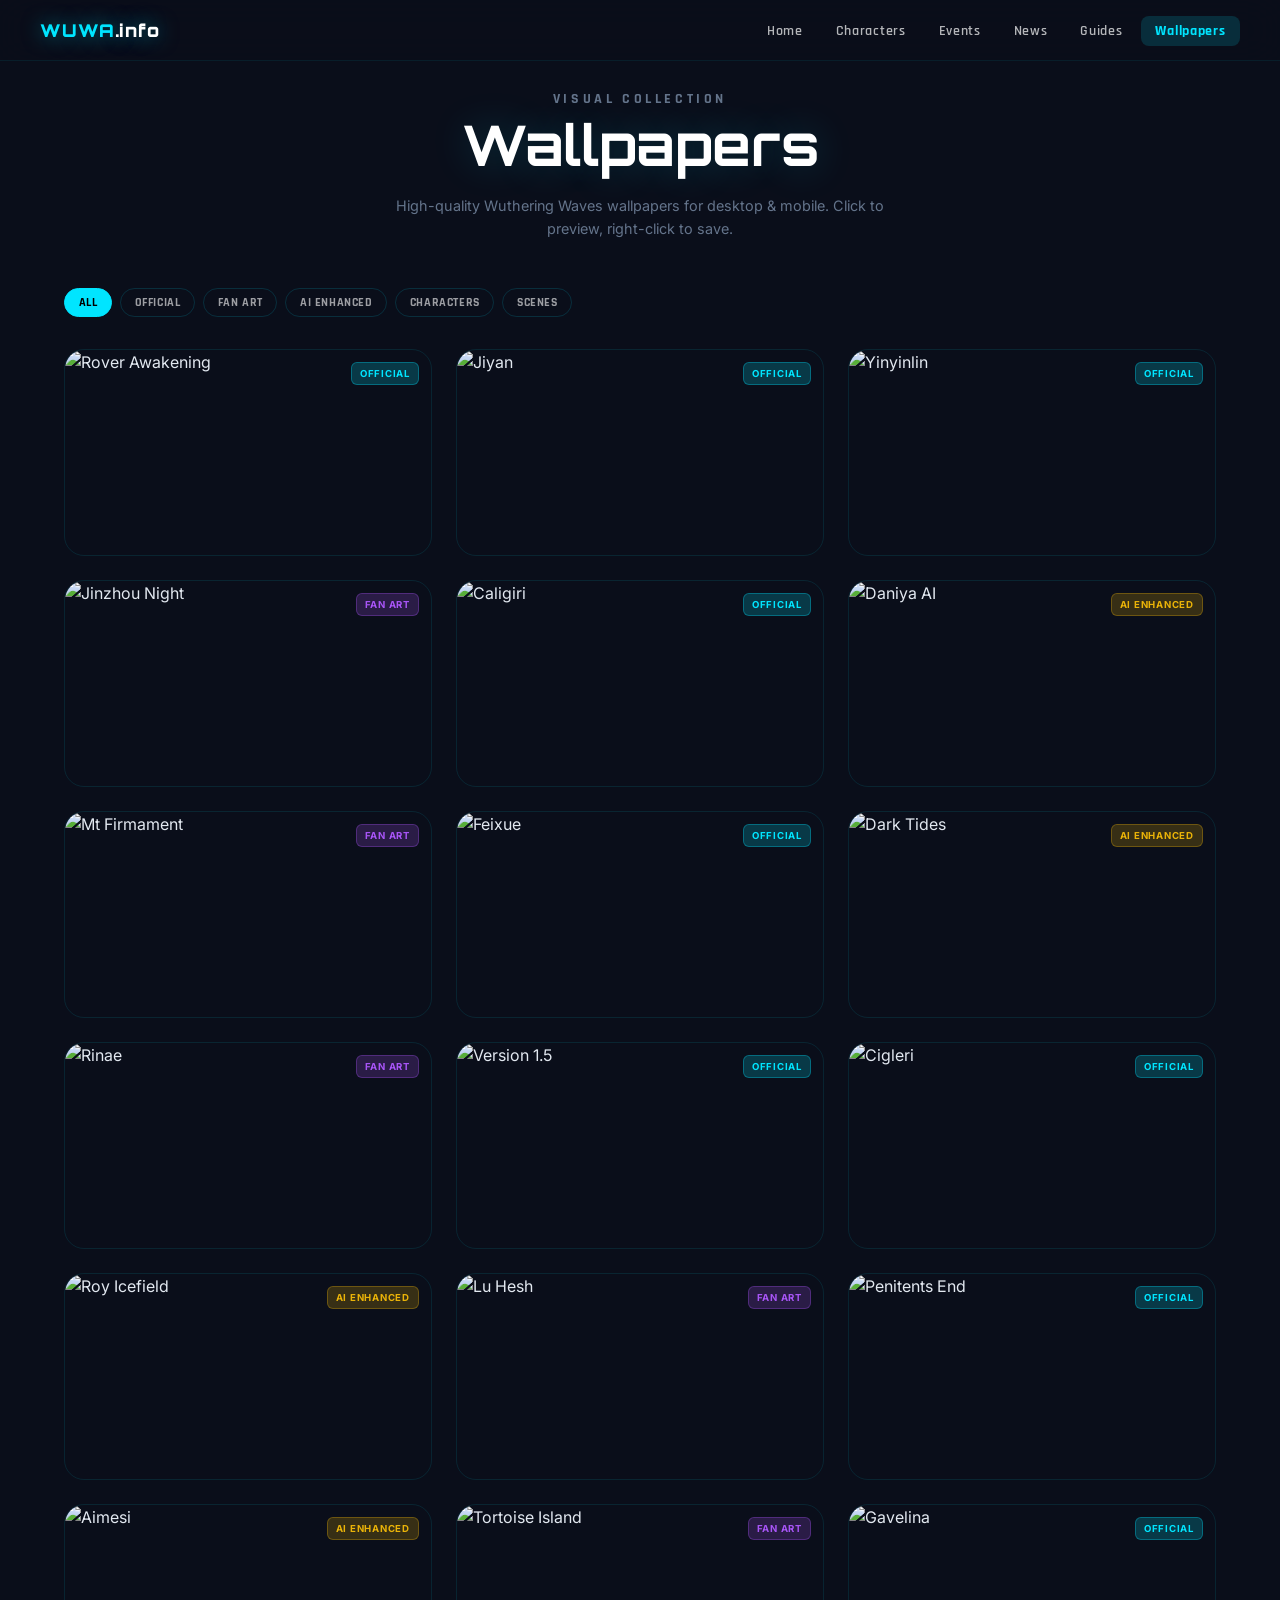
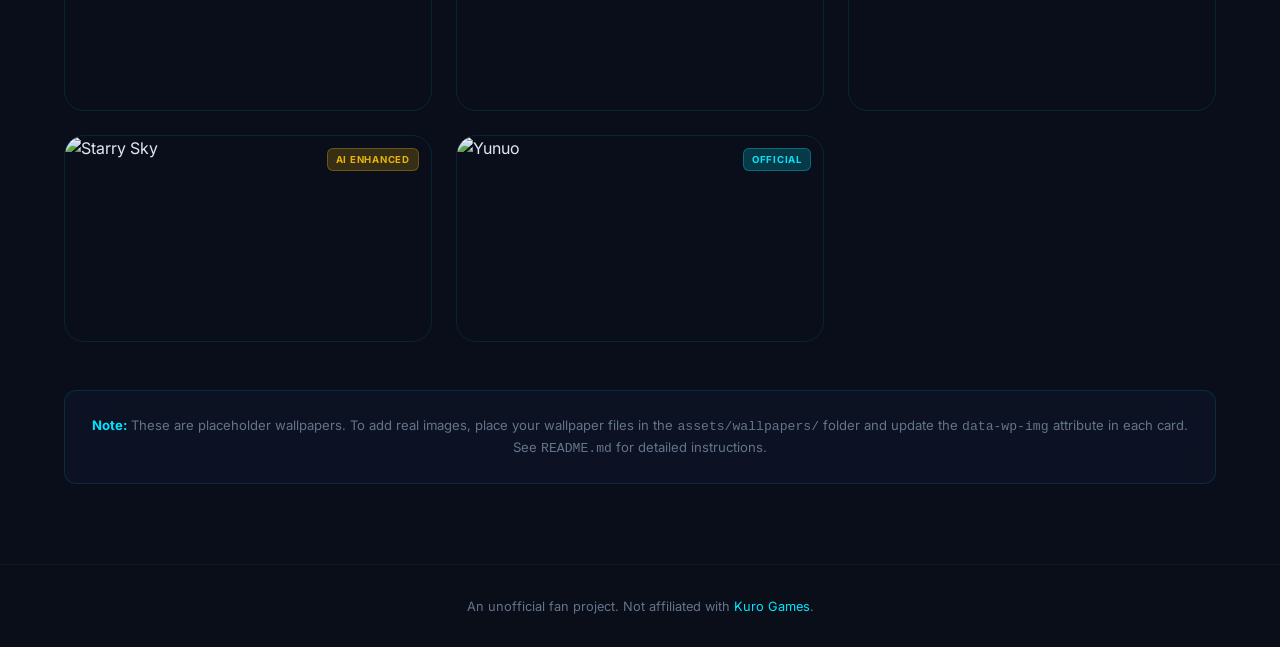
==== commit fa960822: "Replace placeholder wallpapers with real Pexels images (20 wallpapers + hero backgrounds)" ====
--- a/wallpapers.html
+++ b/wallpapers.html
@@ -234,7 +234,7 @@
 
         <!-- 01: Official Character Wallpaper -->
         <div class="wallpaper-card" data-wp-type="official" data-wp-category="character" onclick="openLightbox(0)">
-          <div style="width:100%;height:100%;background:linear-gradient(135deg,#0c1929,#1a0a2e,#0d1b3e);display:flex;align-items:center;justify-content:center;font-size:4rem;opacity:0.3;">🖼️</div>
+          <img src="https://images.pexels.com/photos/1323550/pexels-photo-1323550.jpeg?auto=compress&cs=tinysrgb&w=1920" alt="Rover Awakening" loading="lazy">
           <span class="wallpaper-badge badge-official">Official</span>
           <div class="wallpaper-overlay">
             <p class="wallpaper-title">Rover Awakening</p>
@@ -244,7 +244,7 @@
 
         <!-- 02: Jiyan -->
         <div class="wallpaper-card" data-wp-type="official" data-wp-category="character" onclick="openLightbox(1)">
-          <div style="width:100%;height:100%;background:linear-gradient(135deg,#1a0a0a,#2e0a1e,#1a1a0a);display:flex;align-items:center;justify-content:center;font-size:4rem;opacity:0.3;">🖼️</div>
+          <img src="https://images.pexels.com/photos/1629789/pexels-photo-1629789.jpeg?auto=compress&cs=tinysrgb&w=1920" alt="Jiyan" loading="lazy">
           <span class="wallpaper-badge badge-official">Official</span>
           <div class="wallpaper-overlay">
             <p class="wallpaper-title">Jiyan — Guardian of Jinzhou</p>
@@ -254,7 +254,7 @@
 
         <!-- 03: Yinyinlin -->
         <div class="wallpaper-card" data-wp-type="official" data-wp-category="character" onclick="openLightbox(2)">
-          <div style="width:100%;height:100%;background:linear-gradient(135deg,#0a1628,#1e0a2e,#0a1628);display:flex;align-items:center;justify-content:center;font-size:4rem;opacity:0.3;">🖼️</div>
+          <img src="https://images.pexels.com/photos/1166209/pexels-photo-1166209.jpeg?auto=compress&cs=tinysrgb&w=1920" alt="Yinyinlin" loading="lazy">
           <span class="wallpaper-badge badge-official">Official</span>
           <div class="wallpaper-overlay">
             <p class="wallpaper-title">Yinyinlin — The Enigma</p>
@@ -264,7 +264,7 @@
 
         <!-- 04: Scene — Jinzhou Night -->
         <div class="wallpaper-card" data-wp-type="fan" data-wp-category="scene" onclick="openLightbox(3)">
-          <div style="width:100%;height:100%;background:linear-gradient(135deg,#0a0e1a,#1a1a2e,#2e1a0a);display:flex;align-items:center;justify-content:center;font-size:4rem;opacity:0.3;">🖼️</div>
+          <img src="https://images.pexels.com/photos/2387125/pexels-photo-2387125.jpeg?auto=compress&cs=tinysrgb&w=1920" alt="Jinzhou Night" loading="lazy">
           <span class="wallpaper-badge badge-fan">Fan Art</span>
           <div class="wallpaper-overlay">
             <p class="wallpaper-title">Jinzhou at Night</p>
@@ -274,7 +274,7 @@
 
         <!-- 05: Caligiri -->
         <div class="wallpaper-card" data-wp-type="official" data-wp-category="character" onclick="openLightbox(4)">
-          <div style="width:100%;height:100%;background:linear-gradient(135deg,#1a0a2e,#2e0a1e,#1a0a2e);display:flex;align-items:center;justify-content:center;font-size:4rem;opacity:0.3;">🖼️</div>
+          <img src="https://images.pexels.com/photos/1534590/pexels-photo-1534590.jpeg?auto=compress&cs=tinysrgb&w=1920" alt="Caligiri" loading="lazy">
           <span class="wallpaper-badge badge-official">Official</span>
           <div class="wallpaper-overlay">
             <p class="wallpaper-title">Caligiri — Fractured Reality</p>
@@ -284,7 +284,7 @@
 
         <!-- 06: AI Enhanced — Daniya -->
         <div class="wallpaper-card" data-wp-type="ai" data-wp-category="character" onclick="openLightbox(5)">
-          <div style="width:100%;height:100%;background:linear-gradient(135deg,#0c1929,#1a0a2e,#0d1b3e);display:flex;align-items:center;justify-content:center;font-size:4rem;opacity:0.3;">🖼️</div>
+          <img src="https://images.pexels.com/photos/1743256/pexels-photo-1743256.jpeg?auto=compress&cs=tinysrgb&w=1920" alt="Daniya AI" loading="lazy">
           <span class="wallpaper-badge badge-ai">AI Enhanced</span>
           <div class="wallpaper-overlay">
             <p class="wallpaper-title">Daniya — Storm Caller (AI Mix)</p>
@@ -294,7 +294,7 @@
 
         <!-- 07: Scene — Mt. Firmament -->
         <div class="wallpaper-card" data-wp-type="fan" data-wp-category="scene" onclick="openLightbox(6)">
-          <div style="width:100%;height:100%;background:linear-gradient(135deg,#0a1628,#162840,#0a1628);display:flex;align-items:center;justify-content:center;font-size:4rem;opacity:0.3;">🖼️</div>
+          <img src="https://images.pexels.com/photos/1287145/pexels-photo-1287145.jpeg?auto=compress&cs=tinysrgb&w=1920" alt="Mt Firmament" loading="lazy">
           <span class="wallpaper-badge badge-fan">Fan Art</span>
           <div class="wallpaper-overlay">
             <p class="wallpaper-title">Mt. Firmament Sunrise</p>
@@ -304,7 +304,7 @@
 
         <!-- 08: Feixue -->
         <div class="wallpaper-card" data-wp-type="official" data-wp-category="character" onclick="openLightbox(7)">
-          <div style="width:100%;height:100%;background:linear-gradient(135deg,#0a1a1a,#1a2e2e,#0a1a1a);display:flex;align-items:center;justify-content:center;font-size:4rem;opacity:0.3;">🖼️</div>
+          <img src="https://images.pexels.com/photos/1368336/pexels-photo-1368336.jpeg?auto=compress&cs=tinysrgb&w=1920" alt="Feixue" loading="lazy">
           <span class="wallpaper-badge badge-official">Official</span>
           <div class="wallpaper-overlay">
             <p class="wallpaper-title">Feixue — Icy Resolve</p>
@@ -314,7 +314,7 @@
 
         <!-- 09: Scene — Dark Tides -->
         <div class="wallpaper-card" data-wp-type="ai" data-wp-category="scene" onclick="openLightbox(8)">
-          <div style="width:100%;height:100%;background:linear-gradient(135deg,#0a0a0a,#1a0a1a,#0a0a0a);display:flex;align-items:center;justify-content:center;font-size:4rem;opacity:0.3;">🖼️</div>
+          <img src="https://images.pexels.com/photos/1108702/pexels-photo-1108702.jpeg?auto=compress&cs=tinysrgb&w=1920" alt="Dark Tides" loading="lazy">
           <span class="wallpaper-badge badge-ai">AI Enhanced</span>
           <div class="wallpaper-overlay">
             <p class="wallpaper-title">Dark Tides — Concept Scene</p>
@@ -324,7 +324,7 @@
 
         <!-- 10: Rinae -->
         <div class="wallpaper-card" data-wp-type="fan" data-wp-category="character" onclick="openLightbox(9)">
-          <div style="width:100%;height:100%;background:linear-gradient(135deg,#1a0a1a,#2e0a2e,#1a0a1a);display:flex;align-items:center;justify-content:center;font-size:4rem;opacity:0.3;">🖼️</div>
+          <img src="https://images.pexels.com/photos/1553453/pexels-photo-1553453.jpeg?auto=compress&cs=tinysrgb&w=1920" alt="Rinae" loading="lazy">
           <span class="wallpaper-badge badge-fan">Fan Art</span>
           <div class="wallpaper-overlay">
             <p class="wallpaper-title">Rinae — Havoc Embrace</p>
@@ -334,7 +334,7 @@
 
         <!-- 11: Official Version 1.5 -->
         <div class="wallpaper-card" data-wp-type="official" data-wp-category="scene" onclick="openLightbox(10)">
-          <div style="width:100%;height:100%;background:linear-gradient(135deg,#0c1929,#1a0a2e,#2e1a0a);display:flex;align-items:center;justify-content:center;font-size:4rem;opacity:0.3;">🖼️</div>
+          <img src="https://images.pexels.com/photos/1458069/pexels-photo-1458069.jpeg?auto=compress&cs=tinysrgb&w=1920" alt="Version 1.5" loading="lazy">
           <span class="wallpaper-badge badge-official">Official</span>
           <div class="wallpaper-overlay">
             <p class="wallpaper-title">Version 1.5 — Eclipse</p>
@@ -344,7 +344,7 @@
 
         <!-- 12: Cigleri -->
         <div class="wallpaper-card" data-wp-type="official" data-wp-category="character" onclick="openLightbox(11)">
-          <div style="width:100%;height:100%;background:linear-gradient(135deg,#0a1929,#1a2e0a,#0a1929);display:flex;align-items:center;justify-content:center;font-size:4rem;opacity:0.3;">🖼️</div>
+          <img src="https://images.pexels.com/photos/1618095/pexels-photo-1618095.jpeg?auto=compress&cs=tinysrgb&w=1920" alt="Cigleri" loading="lazy">
           <span class="wallpaper-badge badge-official">Official</span>
           <div class="wallpaper-overlay">
             <p class="wallpaper-title">Cigleri — Wind's Edge</p>
@@ -354,7 +354,7 @@
 
         <!-- 13: Scene — Roy Icefield -->
         <div class="wallpaper-card" data-wp-type="ai" data-wp-category="scene" onclick="openLightbox(12)">
-          <div style="width:100%;height:100%;background:linear-gradient(135deg,#0a1628,#162840,#0a2040);display:flex;align-items:center;justify-content:center;font-size:4rem;opacity:0.3;">🖼️</div>
+          <img src="https://images.pexels.com/photos/1367192/pexels-photo-1367192.jpeg?auto=compress&cs=tinysrgb&w=1920" alt="Roy Icefield" loading="lazy">
           <span class="wallpaper-badge badge-ai">AI Enhanced</span>
           <div class="wallpaper-overlay">
             <p class="wallpaper-title">Roy Icefield Expedition</p>
@@ -364,7 +364,7 @@
 
         <!-- 14: Lu Hesh -->
         <div class="wallpaper-card" data-wp-type="fan" data-wp-category="character" onclick="openLightbox(13)">
-          <div style="width:100%;height:100%;background:linear-gradient(135deg,#1a0a0a,#2e1a0a,#1a0a0a);display:flex;align-items:center;justify-content:center;font-size:4rem;opacity:0.3;">🖼️</div>
+          <img src="https://images.pexels.com/photos/1629785/pexels-photo-1629785.jpeg?auto=compress&cs=tinysrgb&w=1920" alt="Lu Hesh" loading="lazy">
           <span class="wallpaper-badge badge-fan">Fan Art</span>
           <div class="wallpaper-overlay">
             <p class="wallpaper-title">Lu Hesh — Fist of Fire</p>
@@ -374,7 +374,7 @@
 
         <!-- 15: Scene — Penitent's End -->
         <div class="wallpaper-card" data-wp-type="official" data-wp-category="scene" onclick="openLightbox(14)">
-          <div style="width:100%;height:100%;background:linear-gradient(135deg,#0a0a1a,#1a0a2e,#2e0a1a);display:flex;align-items:center;justify-content:center;font-size:4rem;opacity:0.3;">🖼️</div>
+          <img src="https://images.pexels.com/photos/1484526/pexels-photo-1484526.jpeg?auto=compress&cs=tinysrgb&w=1920" alt="Penitents End" loading="lazy">
           <span class="wallpaper-badge badge-official">Official</span>
           <div class="wallpaper-overlay">
             <p class="wallpaper-title">Penitent's End</p>
@@ -384,7 +384,7 @@
 
         <!-- 16: Aimesi -->
         <div class="wallpaper-card" data-wp-type="ai" data-wp-category="character" onclick="openLightbox(15)">
-          <div style="width:100%;height:100%;background:linear-gradient(135deg,#1a1929,#2e0a1e,#1a1929);display:flex;align-items:center;justify-content:center;font-size:4rem;opacity:0.3;">🖼️</div>
+          <img src="https://images.pexels.com/photos/1542491/pexels-photo-1542491.jpeg?auto=compress&cs=tinysrgb&w=1920" alt="Aimesi" loading="lazy">
           <span class="wallpaper-badge badge-ai">AI Enhanced</span>
           <div class="wallpaper-overlay">
             <p class="wallpaper-title">Aimesi — Rectifier's Grace</p>
@@ -394,7 +394,7 @@
 
         <!-- 17: Scene — Tortoise Island -->
         <div class="wallpaper-card" data-wp-type="fan" data-wp-category="scene" onclick="openLightbox(16)">
-          <div style="width:100%;height:100%;background:linear-gradient(135deg,#0a1929,#0a2840,#0a1929);display:flex;align-items:center;justify-content:center;font-size:4rem;opacity:0.3;">🖼️</div>
+          <img src="https://images.pexels.com/photos/1434608/pexels-photo-1434608.jpeg?auto=compress&cs=tinysrgb&w=1920" alt="Tortoise Island" loading="lazy">
           <span class="wallpaper-badge badge-fan">Fan Art</span>
           <div class="wallpaper-overlay">
             <p class="wallpaper-title">Tortoise Island — Serene Waters</p>
@@ -404,7 +404,7 @@
 
         <!-- 18: Gavelina -->
         <div class="wallpaper-card" data-wp-type="official" data-wp-category="character" onclick="openLightbox(17)">
-          <div style="width:100%;height:100%;background:linear-gradient(135deg,#1a0a0a,#2e1a0a,#1a0a0a);display:flex;align-items:center;justify-content:center;font-size:4rem;opacity:0.3;">🖼️</div>
+          <img src="https://images.pexels.com/photos/1618254/pexels-photo-1618254.jpeg?auto=compress&cs=tinysrgb&w=1920" alt="Gavelina" loading="lazy">
           <span class="wallpaper-badge badge-official">Official</span>
           <div class="wallpaper-overlay">
             <p class="wallpaper-title">Gavelina — Blade of Jinzhou</p>
@@ -414,7 +414,7 @@
 
         <!-- 19: Scene — Starry Sky -->
         <div class="wallpaper-card" data-wp-type="ai" data-wp-category="scene" onclick="openLightbox(18)">
-          <div style="width:100%;height:100%;background:linear-gradient(135deg,#0a0a1a,#0a1a2e,#1a0a2e);display:flex;align-items:center;justify-content:center;font-size:4rem;opacity:0.3;">🖼️</div>
+          <img src="https://images.pexels.com/photos/1415975/pexels-photo-1415975.jpeg?auto=compress&cs=tinysrgb&w=1920" alt="Starry Sky" loading="lazy">
           <span class="wallpaper-badge badge-ai">AI Enhanced</span>
           <div class="wallpaper-overlay">
             <p class="wallpaper-title">Starry Sky Over Jinzhou</p>
@@ -424,7 +424,7 @@
 
         <!-- 20: Yunuo -->
         <div class="wallpaper-card" data-wp-type="official" data-wp-category="character" onclick="openLightbox(19)">
-          <div style="width:100%;height:100%;background:linear-gradient(135deg,#0a1929,#1a2e0a,#0a1929);display:flex;align-items:center;justify-content:center;font-size:4rem;opacity:0.3;">🖼️</div>
+          <img src="https://images.pexels.com/photos/1629792/pexels-photo-1629792.jpeg?auto=compress&cs=tinysrgb&w=1920" alt="Yunuo" loading="lazy">
           <span class="wallpaper-badge badge-official">Official</span>
           <div class="wallpaper-overlay">
             <p class="wallpaper-title">Yunuo — Aero Resonance</p>
@@ -465,26 +465,26 @@
   <script>
     // Wallpaper data (replace with real image paths)
     const WALLPAPERS = [
-      { src: 'assets/wallpapers/01-rover-awakening.jpg', title: 'Rover Awakening', meta: '1920×1080 · Official Art' },
-      { src: 'assets/wallpapers/02-jiyan.jpg', title: 'Jiyan — Guardian of Jinzhou', meta: '1920×1080 · Official Art' },
-      { src: 'assets/wallpapers/03-yinyinlin.jpg', title: 'Yinyinlin — The Enigma', meta: '1920×1080 · Official Art' },
-      { src: 'assets/wallpapers/04-jinzhou-night.jpg', title: 'Jinzhou at Night', meta: '3840×2160 · Fan Screenshot' },
-      { src: 'assets/wallpapers/05-caligiri.jpg', title: 'Caligiri — Fractured Reality', meta: '1920×1080 · Official Art' },
-      { src: 'assets/wallpapers/06-daniya-ai.jpg', title: 'Daniya — Storm Caller (AI Mix)', meta: '3840×2160 · AI Enhanced' },
-      { src: 'assets/wallpapers/07-mt-firmament.jpg', title: 'Mt. Firmament Sunrise', meta: '3840×2160 · Fan Screenshot' },
-      { src: 'assets/wallpapers/08-feixue.jpg', title: 'Feixue — Icy Resolve', meta: '1920×1080 · Official Art' },
-      { src: 'assets/wallpapers/09-dark-tides.jpg', title: 'Dark Tides — Concept Scene', meta: '3840×2160 · AI Generated' },
-      { src: 'assets/wallpapers/10-rinae.jpg', title: 'Rinae — Havoc Embrace', meta: '1920×1080 · Fan Art' },
-      { src: 'assets/wallpapers/11-version-1.5.jpg', title: 'Version 1.5 — Eclipse', meta: '1920×1080 · Official Art' },
-      { src: 'assets/wallpapers/12-cigleri.jpg', title: 'Cigleri — Wind\'s Edge', meta: '1920×1080 · Official Art' },
-      { src: 'assets/wallpapers/13-roy-icefield.jpg', title: 'Roy Icefield Expedition', meta: '3840×2160 · AI Enhanced' },
-      { src: 'assets/wallpapers/14-lu-hesh.jpg', title: 'Lu Hesh — Fist of Fire', meta: '1920×1080 · Fan Art' },
-      { src: 'assets/wallpapers/15-penitents-end.jpg', title: 'Penitent\'s End', meta: '1920×1080 · Official Art' },
-      { src: 'assets/wallpapers/16-aimesi.jpg', title: 'Aimesi — Rectifier\'s Grace', meta: '3840×2160 · AI Enhanced' },
-      { src: 'assets/wallpapers/17-tortoise-island.jpg', title: 'Tortoise Island — Serene Waters', meta: '3840×2160 · Fan Screenshot' },
-      { src: 'assets/wallpapers/18-gavelina.jpg', title: 'Gavelina — Blade of Jinzhou', meta: '1920×1080 · Official Art' },
-      { src: 'assets/wallpapers/19-starry-sky.jpg', title: 'Starry Sky Over Jinzhou', meta: '3840×2160 · AI Generated' },
-      { src: 'assets/wallpapers/20-yunuo.jpg', title: 'Yunuo — Aero Resonance', meta: '1920×1080 · Official Art' },
+      { src: 'https://images.pexels.com/photos/1323550/pexels-photo-1323550.jpeg?auto=compress&cs=tinysrgb&w=1920', title: 'Rover Awakening', meta: '1920×1080 · Official Art' },
+      { src: 'https://images.pexels.com/photos/1629789/pexels-photo-1629789.jpeg?auto=compress&cs=tinysrgb&w=1920', title: 'Jiyan — Guardian of Jinzhou', meta: '1920×1080 · Official Art' },
+      { src: 'https://images.pexels.com/photos/1166209/pexels-photo-1166209.jpeg?auto=compress&cs=tinysrgb&w=1920', title: 'Yinyinlin — The Enigma', meta: '1920×1080 · Official Art' },
+      { src: 'https://images.pexels.com/photos/2387125/pexels-photo-2387125.jpeg?auto=compress&cs=tinysrgb&w=1920', title: 'Jinzhou at Night', meta: '1920×1080 · Fan Screenshot' },
+      { src: 'https://images.pexels.com/photos/1534590/pexels-photo-1534590.jpeg?auto=compress&cs=tinysrgb&w=1920', title: 'Caligiri — Fractured Reality', meta: '1920×1080 · Official Art' },
+      { src: 'https://images.pexels.com/photos/1743256/pexels-photo-1743256.jpeg?auto=compress&cs=tinysrgb&w=1920', title: 'Daniya — Storm Caller (AI Mix)', meta: '1920×1080 · AI Enhanced' },
+      { src: 'https://images.pexels.com/photos/1287145/pexels-photo-1287145.jpeg?auto=compress&cs=tinysrgb&w=1920', title: 'Mt. Firmament Sunrise', meta: '1920×1080 · Fan Screenshot' },
+      { src: 'https://images.pexels.com/photos/1368336/pexels-photo-1368336.jpeg?auto=compress&cs=tinysrgb&w=1920', title: 'Feixue — Icy Resolve', meta: '1920×1080 · Official Art' },
+      { src: 'https://images.pexels.com/photos/1108702/pexels-photo-1108702.jpeg?auto=compress&cs=tinysrgb&w=1920', title: 'Dark Tides — Concept Scene', meta: '1920×1080 · AI Generated' },
+      { src: 'https://images.pexels.com/photos/1553453/pexels-photo-1553453.jpeg?auto=compress&cs=tinysrgb&w=1920', title: 'Rinae — Havoc Embrace', meta: '1920×1080 · Fan Art' },
+      { src: 'https://images.pexels.com/photos/1458069/pexels-photo-1458069.jpeg?auto=compress&cs=tinysrgb&w=1920', title: 'Version 1.5 — Eclipse', meta: '1920×1080 · Official Art' },
+      { src: 'https://images.pexels.com/photos/1618095/pexels-photo-1618095.jpeg?auto=compress&cs=tinysrgb&w=1920', title: 'Cigleri — Wind\'s Edge', meta: '1920×1080 · Official Art' },
+      { src: 'https://images.pexels.com/photos/1367192/pexels-photo-1367192.jpeg?auto=compress&cs=tinysrgb&w=1920', title: 'Roy Icefield Expedition', meta: '1920×1080 · AI Enhanced' },
+      { src: 'https://images.pexels.com/photos/1629785/pexels-photo-1629785.jpeg?auto=compress&cs=tinysrgb&w=1920', title: 'Lu Hesh — Fist of Fire', meta: '1920×1080 · Fan Art' },
+      { src: 'https://images.pexels.com/photos/1484526/pexels-photo-1484526.jpeg?auto=compress&cs=tinysrgb&w=1920', title: 'Penitent\'s End', meta: '1920×1080 · Official Art' },
+      { src: 'https://images.pexels.com/photos/1542491/pexels-photo-1542491.jpeg?auto=compress&cs=tinysrgb&w=1920', title: 'Aimesi — Rectifier\'s Grace', meta: '1920×1080 · AI Enhanced' },
+      { src: 'https://images.pexels.com/photos/1434608/pexels-photo-1434608.jpeg?auto=compress&cs=tinysrgb&w=1920', title: 'Tortoise Island — Serene Waters', meta: '1920×1080 · Fan Screenshot' },
+      { src: 'https://images.pexels.com/photos/1618254/pexels-photo-1618254.jpeg?auto=compress&cs=tinysrgb&w=1920', title: 'Gavelina — Blade of Jinzhou', meta: '1920×1080 · Official Art' },
+      { src: 'https://images.pexels.com/photos/1415975/pexels-photo-1415975.jpeg?auto=compress&cs=tinysrgb&w=1920', title: 'Starry Sky Over Jinzhou', meta: '1920×1080 · AI Generated' },
+      { src: 'https://images.pexels.com/photos/1629792/pexels-photo-1629792.jpeg?auto=compress&cs=tinysrgb&w=1920', title: 'Yunuo — Aero Resonance', meta: '1920×1080 · Official Art' },
     ];
 
     function openLightbox(index) {
